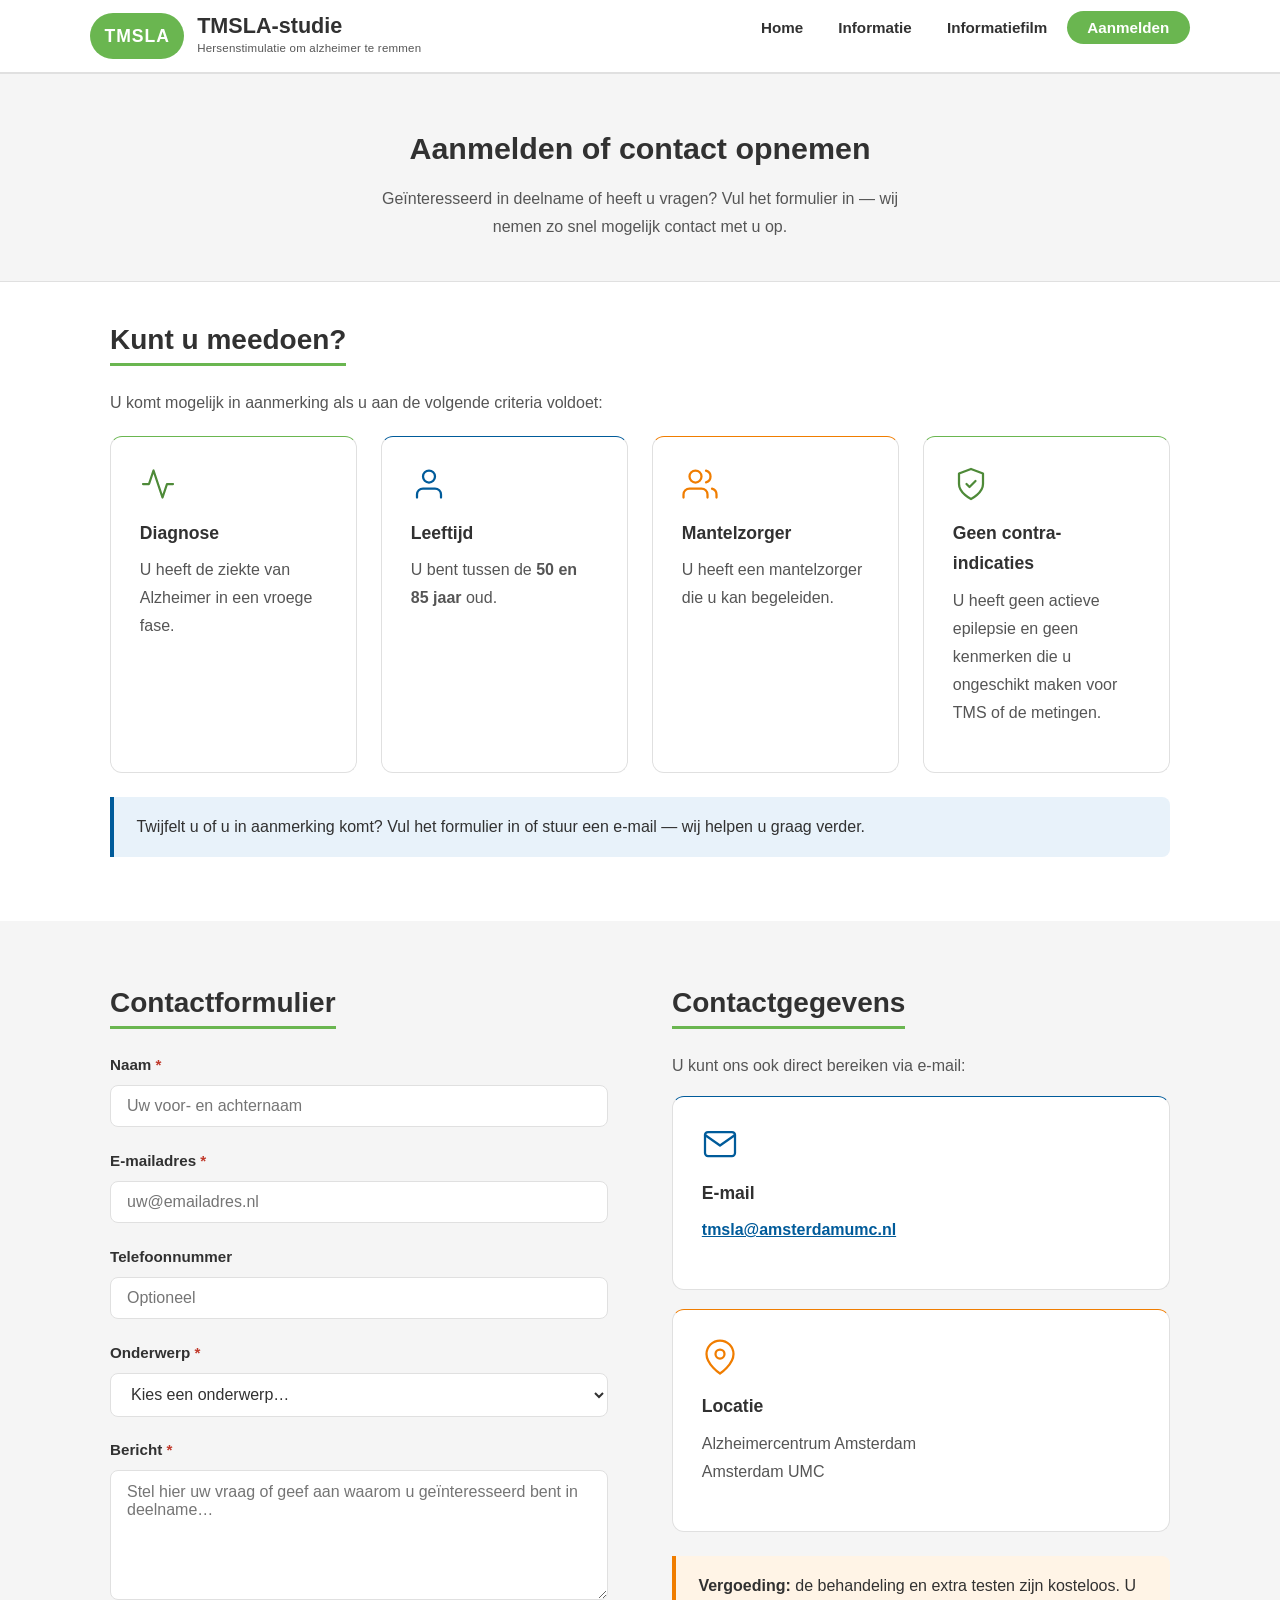
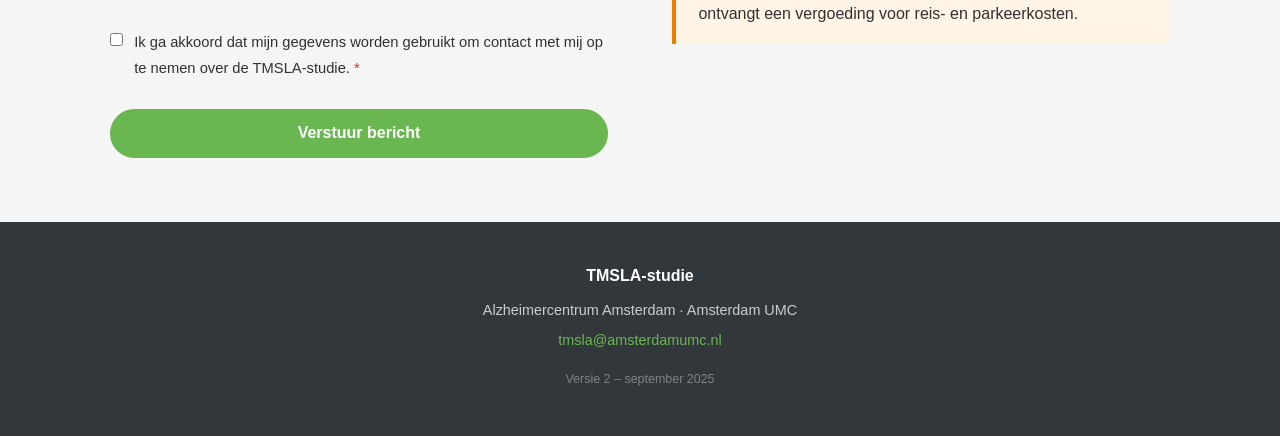
==== aanmelden.html @ 9e419be8 "Eerste versie TMSLA website Vier pagina's: home, informatie, informatiefilm, aanmelden. Stijl gebase" ====
<!DOCTYPE html>
<html lang="nl">
<head>
  <meta charset="UTF-8">
  <meta name="viewport" content="width=device-width, initial-scale=1.0">
  <title>Aanmelden – TMSLA-studie</title>
  <meta name="description" content="Meld u aan voor de TMSLA-studie of stel uw vragen via het contactformulier.">
  <link rel="stylesheet" href="style.css">
</head>
<body>

<!-- ── HEADER ── -->
<header>
  <div class="nav-inner">
    <a href="index.html" class="logo">
      <span class="logo-badge">TMSLA</span>
      <div class="logo-tekst">
        <div class="naam">TMSLA-studie</div>
        <div class="ondertitel">Hersenstimulatie om alzheimer te remmen</div>
      </div>
    </a>
    <button class="menu-toggle" onclick="toggleMenu()" aria-label="Menu openen">
      <span></span><span></span><span></span>
    </button>
    <nav>
      <ul id="nav-menu">
        <li><a href="index.html">Home</a></li>
        <li><a href="informatie.html">Informatie</a></li>
        <li><a href="informatiefilm.html">Informatiefilm</a></li>
        <li class="nav-cta"><a href="aanmelden.html" class="actief">Aanmelden</a></li>
      </ul>
    </nav>
  </div>
</header>

<!-- ── PAGINATITEL ── -->
<div class="pagina-hero">
  <h1>Aanmelden of contact opnemen</h1>
  <p>Geïnteresseerd in deelname of heeft u vragen? Vul het formulier in — wij nemen zo snel mogelijk contact met u op.</p>
</div>

<!-- ── DEELNAMECRITERIA (bovenaan) ── -->
<section style="padding: 2.5rem 2rem;">
  <div class="container">
    <h2 class="h2-lijn">Kunt u meedoen?</h2>
    <p style="margin-bottom:1.2rem;">U komt mogelijk in aanmerking als u aan de volgende criteria voldoet:</p>
    <div class="kaarten" style="margin-top:0;">
      <div class="kaart" style="border-top-color: var(--groen);">
        <div class="kaart-icon">
          <!-- activity pulse: diagnose -->
          <svg width="36" height="36" viewBox="0 0 24 24" fill="none" stroke="currentColor" stroke-width="1.5" stroke-linecap="round" stroke-linejoin="round"><polyline points="22 12 18 12 15 21 9 3 6 12 2 12"/></svg>
        </div>
        <h3>Diagnose</h3>
        <p>U heeft de ziekte van Alzheimer in een vroege fase.</p>
      </div>
      <div class="kaart" style="border-top-color: var(--blauw);">
        <div class="kaart-icon" style="color:var(--blauw);">
          <!-- user: leeftijd -->
          <svg width="36" height="36" viewBox="0 0 24 24" fill="none" stroke="currentColor" stroke-width="1.5" stroke-linecap="round" stroke-linejoin="round"><path d="M20 21v-2a4 4 0 0 0-4-4H8a4 4 0 0 0-4 4v2"/><circle cx="12" cy="7" r="4"/></svg>
        </div>
        <h3>Leeftijd</h3>
        <p>U bent tussen de <strong>50 en 85 jaar</strong> oud.</p>
      </div>
      <div class="kaart" style="border-top-color: var(--oranje);">
        <div class="kaart-icon" style="color:var(--oranje);">
          <!-- users: mantelzorger -->
          <svg width="36" height="36" viewBox="0 0 24 24" fill="none" stroke="currentColor" stroke-width="1.5" stroke-linecap="round" stroke-linejoin="round"><path d="M17 21v-2a4 4 0 0 0-4-4H5a4 4 0 0 0-4 4v2"/><circle cx="9" cy="7" r="4"/><path d="M23 21v-2a4 4 0 0 0-3-3.87"/><path d="M16 3.13a4 4 0 0 1 0 7.75"/></svg>
        </div>
        <h3>Mantelzorger</h3>
        <p>U heeft een mantelzorger die u kan begeleiden.</p>
      </div>
      <div class="kaart" style="border-top-color: var(--groen);">
        <div class="kaart-icon">
          <!-- shield-check: geen contra-indicaties -->
          <svg width="36" height="36" viewBox="0 0 24 24" fill="none" stroke="currentColor" stroke-width="1.5" stroke-linecap="round" stroke-linejoin="round"><path d="M12 22s8-4 8-10V5l-8-3-8 3v7c0 6 8 10 8 10z"/><polyline points="9 12 11 14 15 10"/></svg>
        </div>
        <h3>Geen contra-indicaties</h3>
        <p>U heeft geen actieve epilepsie en geen kenmerken die u ongeschikt maken voor TMS of de metingen.</p>
      </div>
    </div>
    <div class="highlight-blauw" style="margin-top:1.5rem;">
      <p>Twijfelt u of u in aanmerking komt? Vul het formulier in of stuur een e-mail — wij helpen u graag verder.</p>
    </div>
  </div>
</section>

<!-- ── FORMULIER + CONTACTINFO ── -->
<section class="sectie-grijs">
  <div class="container">
    <div class="twee-kolom" style="gap:4rem;">

      <!-- Formulier -->
      <div>
        <h2 class="h2-lijn">Contactformulier</h2>

        <form
          action="https://api.web3forms.com/submit"
          method="POST"
          class="formulier"
          id="aanmeld-formulier"
          onsubmit="handleSubmit(event)"
        >
          <!-- Web3Forms access key – vervang door uw eigen sleutel van web3forms.com -->
          <input type="hidden" name="access_key" value="JOUW_WEB3FORMS_ACCESS_KEY">
          <input type="hidden" name="redirect" value="false">
          <input type="hidden" name="subject" value="Nieuwe aanmelding TMSLA-studie via tmsla.nl">
          <input type="hidden" name="from_name" value="TMSLA Website">

          <!-- Honeypot spam-bescherming -->
          <input type="checkbox" name="botcheck" style="display:none;">

          <div class="formulier-groep">
            <label for="naam">Naam <span style="color:#c0392b;">*</span></label>
            <input type="text" id="naam" name="naam" required placeholder="Uw voor- en achternaam">
          </div>

          <div class="formulier-groep">
            <label for="email">E-mailadres <span style="color:#c0392b;">*</span></label>
            <input type="email" id="email" name="email" required placeholder="uw@emailadres.nl">
          </div>

          <div class="formulier-groep">
            <label for="telefoon">Telefoonnummer</label>
            <input type="tel" id="telefoon" name="telefoon" placeholder="Optioneel">
          </div>

          <div class="formulier-groep">
            <label for="onderwerp">Onderwerp <span style="color:#c0392b;">*</span></label>
            <select id="onderwerp" name="onderwerp" required>
              <option value="" disabled selected>Kies een onderwerp…</option>
              <option value="Aanmelding als deelnemer">Aanmelding als deelnemer</option>
              <option value="Vraag over het onderzoek">Vraag over het onderzoek</option>
              <option value="Vraag over de TMS-behandeling">Vraag over de TMS-behandeling</option>
              <option value="Anders">Anders</option>
            </select>
          </div>

          <div class="formulier-groep">
            <label for="bericht">Bericht <span style="color:#c0392b;">*</span></label>
            <textarea id="bericht" name="bericht" required placeholder="Stel hier uw vraag of geef aan waarom u geïnteresseerd bent in deelname…"></textarea>
          </div>

          <div class="formulier-groep">
            <div class="checkbox-groep">
              <input type="checkbox" id="akkoord" name="akkoord" required>
              <label for="akkoord" style="font-weight:400;font-size:0.92rem;">Ik ga akkoord dat mijn gegevens worden gebruikt om contact met mij op te nemen over de TMSLA-studie. <span style="color:#c0392b;">*</span></label>
            </div>
          </div>

          <button type="submit" class="knop knop-groen" style="width:100%;padding:0.85rem 1.5rem;font-size:1rem;">
            Verstuur bericht
          </button>
        </form>

        <div class="succes-bericht" id="succes-bericht">
          <h3>✓ Bericht verzonden!</h3>
          <p>Bedankt voor uw bericht. Wij nemen zo snel mogelijk contact met u op via het opgegeven e-mailadres.</p>
        </div>
      </div>

      <!-- Contactinfo -->
      <div>
        <h2 class="h2-lijn">Contactgegevens</h2>
        <p>U kunt ons ook direct bereiken via e-mail:</p>

        <div class="kaart" style="margin-bottom:1.2rem;border-top-color:var(--blauw);">
          <div class="kaart-icon" style="color:var(--blauw);">
            <!-- mail -->
            <svg width="36" height="36" viewBox="0 0 24 24" fill="none" stroke="currentColor" stroke-width="1.5" stroke-linecap="round" stroke-linejoin="round"><path d="M4 4h16c1.1 0 2 .9 2 2v12c0 1.1-.9 2-2 2H4c-1.1 0-2-.9-2-2V6c0-1.1.9-2 2-2z"/><polyline points="22,6 12,13 2,6"/></svg>
          </div>
          <h3>E-mail</h3>
          <p><a href="mailto:tmsla@amsterdamumc.nl" style="color:var(--blauw);font-weight:700;">tmsla@amsterdamumc.nl</a></p>
        </div>

        <div class="kaart" style="border-top-color:var(--oranje);">
          <div class="kaart-icon" style="color:var(--oranje);">
            <!-- map-pin: locatie -->
            <svg width="36" height="36" viewBox="0 0 24 24" fill="none" stroke="currentColor" stroke-width="1.5" stroke-linecap="round" stroke-linejoin="round"><path d="M21 10c0 7-9 13-9 13S3 17 3 10a9 9 0 0 1 18 0z"/><circle cx="12" cy="10" r="3"/></svg>
          </div>
          <h3>Locatie</h3>
          <p>Alzheimercentrum Amsterdam<br>Amsterdam UMC</p>
        </div>

        <div class="highlight-oranje" style="margin-top:1.5rem;">
          <p><strong>Vergoeding:</strong> de behandeling en extra testen zijn kosteloos. U ontvangt een vergoeding voor reis- en parkeerkosten.</p>
        </div>
      </div>

    </div>
  </div>
</section>

<!-- ── FOOTER ── -->
<footer>
  <p class="footer-naam">TMSLA-studie</p>
  <p>Alzheimercentrum Amsterdam · Amsterdam UMC</p>
  <p><a href="mailto:tmsla@amsterdamumc.nl">tmsla@amsterdamumc.nl</a></p>
  <p style="margin-top:1rem;font-size:0.78rem;opacity:0.5;">Versie 2 – september 2025</p>
</footer>

<script>
  function toggleMenu() {
    document.getElementById('nav-menu').classList.toggle('open');
  }

  async function handleSubmit(event) {
    event.preventDefault();
    const form = document.getElementById('aanmeld-formulier');
    const submitBtn = form.querySelector('button[type="submit"]');
    submitBtn.disabled = true;
    submitBtn.textContent = 'Verzenden…';

    try {
      const response = await fetch('https://api.web3forms.com/submit', {
        method: 'POST',
        body: new FormData(form)
      });
      const result = await response.json();
      if (result.success) {
        form.style.display = 'none';
        document.getElementById('succes-bericht').style.display = 'block';
      } else {
        submitBtn.disabled = false;
        submitBtn.textContent = 'Verstuur bericht';
        alert('Er is iets misgegaan. Probeer het opnieuw of stuur een e-mail naar tmsla@amsterdamumc.nl');
      }
    } catch (e) {
      submitBtn.disabled = false;
      submitBtn.textContent = 'Verstuur bericht';
      alert('Er is iets misgegaan. Probeer het opnieuw of stuur een e-mail naar tmsla@amsterdamumc.nl');
    }
  }
</script>
</body>
</html>
---- style.css ----
/* TMSLA Website – stijl gebaseerd op Alzheimercentrum Amsterdam */

:root {
  --groen:          #6ab650;
  --groen-donker:   #4e8a38;
  --groen-hover:    #5aa040;
  --blauw:          #005b9a;
  --blauw-licht:    #e8f2fa;
  --oranje:         #f07d00;
  --oranje-licht:   #fff4e6;
  --tekst:          #313131;
  --tekst-licht:    #555;
  --grijs-licht:    #f5f5f5;
  --grijs-rand:     #e0e0e0;
  --wit:            #ffffff;
}

* {
  box-sizing: border-box;
  margin: 0;
  padding: 0;
}

body {
  font-family: Arial, sans-serif;
  font-size: 16px;
  color: var(--tekst);
  background: var(--wit);
  line-height: 1.75;
}

/* ── Navigatie ── */
header {
  background: var(--wit);
  border-bottom: 2px solid var(--grijs-rand);
  padding: 0 2rem;
  position: sticky;
  top: 0;
  z-index: 100;
}

.nav-inner {
  max-width: 1100px;
  margin: 0 auto;
  display: flex;
  align-items: center;
  justify-content: space-between;
  height: 72px;
}

.logo {
  display: flex;
  align-items: center;
  gap: 0.8rem;
  text-decoration: none;
  color: var(--tekst);
}

.logo-badge {
  background: var(--groen);
  color: var(--wit);
  font-size: 1.1rem;
  font-weight: 900;
  letter-spacing: 1px;
  padding: 0.45rem 0.9rem;
  border-radius: 9999px;
}

.logo-tekst .naam {
  font-size: 1.35rem;
  font-weight: 700;
  color: var(--tekst);
  line-height: 1.1;
}

.logo-tekst .ondertitel {
  font-size: 0.72rem;
  color: var(--tekst-licht);
  letter-spacing: 0.2px;
}

nav ul {
  list-style: none;
  display: flex;
  gap: 0.2rem;
  align-items: center;
}

nav ul li a {
  color: var(--tekst);
  text-decoration: none;
  padding: 0.45rem 1rem;
  border-radius: 9999px;
  font-size: 0.95rem;
  font-weight: 600;
  transition: background 0.18s, color 0.18s;
}

nav ul li a:hover {
  background: var(--grijs-licht);
  color: var(--groen-donker);
}

nav ul li a.actief {
  background: var(--groen);
  color: var(--wit);
}

/* Aanmeld-knop in nav */
nav ul li.nav-cta a {
  background: var(--groen);
  color: var(--wit);
  padding: 0.5rem 1.3rem;
}

nav ul li.nav-cta a:hover {
  background: var(--groen-hover);
  color: var(--wit);
}

/* Hamburger */
.menu-toggle {
  display: none;
  flex-direction: column;
  cursor: pointer;
  gap: 5px;
  background: none;
  border: none;
  padding: 4px;
}
.menu-toggle span {
  display: block;
  width: 25px;
  height: 3px;
  background: var(--tekst);
  border-radius: 3px;
}

/* ── Hero ── */
.hero {
  background: var(--grijs-licht);
  border-bottom: 1px solid var(--grijs-rand);
  padding: 5rem 2rem;
  text-align: center;
}

.hero h1 {
  font-size: 2.4rem;
  max-width: 760px;
  margin: 0 auto 1rem;
  line-height: 1.25;
  color: var(--tekst);
}

.hero h1 span {
  color: var(--groen-donker);
}

.hero p {
  font-size: 1.1rem;
  max-width: 600px;
  margin: 0 auto 2rem;
  color: var(--tekst-licht);
}

.hero-knoppen {
  display: flex;
  gap: 1rem;
  justify-content: center;
  flex-wrap: wrap;
}

/* ── Knoppen – pill-shaped zoals Alzheimercentrum ── */
.knop {
  display: inline-block;
  padding: 0.65em 1.7em;
  border-radius: 9999px;
  font-size: 1rem;
  font-weight: 700;
  text-decoration: none;
  cursor: pointer;
  border: 2px solid transparent;
  transition: background 0.18s, color 0.18s, transform 0.15s;
  font-family: Arial, sans-serif;
}

.knop:hover {
  transform: translateY(-1px);
}

.knop-groen {
  background: var(--groen);
  color: var(--wit);
  border-color: var(--groen);
}

.knop-groen:hover {
  background: var(--groen-hover);
  border-color: var(--groen-hover);
}

.knop-omlijnd {
  background: transparent;
  color: var(--groen-donker);
  border-color: var(--groen);
}

.knop-omlijnd:hover {
  background: var(--groen);
  color: var(--wit);
}

.knop-donker {
  background: #32373c;
  color: var(--wit);
  border-color: #32373c;
}

.knop-donker:hover {
  background: #1a1d20;
}

/* ── Paginatitel-balk (sub-hero) ── */
.pagina-hero {
  background: var(--grijs-licht);
  border-bottom: 1px solid var(--grijs-rand);
  padding: 3rem 2rem 2.5rem;
  text-align: center;
}

.pagina-hero h1 {
  font-size: 1.9rem;
  color: var(--tekst);
  margin-bottom: 0.6rem;
}

.pagina-hero p {
  font-size: 1rem;
  color: var(--tekst-licht);
  max-width: 560px;
  margin: 0 auto;
}

/* ── Secties ── */
section {
  padding: 4rem 2rem;
}

.sectie-grijs {
  background: var(--grijs-licht);
}

.container {
  max-width: 1060px;
  margin: 0 auto;
}

.container-smal {
  max-width: 740px;
  margin: 0 auto;
}

/* ── Typografie ── */
h2 {
  font-size: 1.75rem;
  color: var(--tekst);
  margin-bottom: 1.2rem;
  line-height: 1.25;
}

h2 .accent {
  color: var(--groen-donker);
}

h3 {
  font-size: 1.1rem;
  color: var(--tekst);
  margin-bottom: 0.5rem;
  font-weight: 700;
}

p {
  margin-bottom: 1rem;
  color: var(--tekst-licht);
}

ul {
  margin: 0.5rem 0 1rem 1.4rem;
  color: var(--tekst-licht);
}

ul li {
  margin-bottom: 0.45rem;
}

/* Streepje onder h2 – vergelijkbaar met Alzheimercentrum */
.h2-lijn {
  display: inline-block;
  padding-bottom: 0.4rem;
  border-bottom: 3px solid var(--groen);
  margin-bottom: 1.4rem;
}

/* ── Kaartjes ── */
.kaarten {
  display: grid;
  grid-template-columns: repeat(auto-fit, minmax(230px, 1fr));
  gap: 1.5rem;
  margin-top: 2.5rem;
}

.kaart {
  background: var(--wit);
  border-radius: 12px;
  padding: 1.8rem;
  border: 1px solid var(--grijs-rand);
  transition: box-shadow 0.2s, transform 0.2s;
}

.kaart:hover {
  box-shadow: 6px 6px 20px rgba(0,0,0,0.09);
  transform: translateY(-2px);
}

.kaart-icon {
  margin-bottom: 1rem;
  color: var(--groen-donker);
  display: block;
  line-height: 1;
}

.kaart-icon svg {
  display: block;
}

/* ── Groen accent-blok ── */
.groen-blok {
  background: var(--groen);
  color: var(--wit);
  border-radius: 12px;
  padding: 2.2rem 2rem;
  margin: 2rem 0;
}

.groen-blok h3 {
  color: var(--wit);
  font-size: 1.25rem;
  margin-bottom: 0.7rem;
}

.groen-blok p,
.groen-blok li {
  color: rgba(255,255,255,0.92);
}

.groen-blok a {
  color: var(--wit);
  font-weight: 700;
  text-decoration: underline;
}

/* ── Highlight box ── */
.highlight-box {
  background: var(--grijs-licht);
  border-left: 4px solid var(--groen);
  border-radius: 0 8px 8px 0;
  padding: 1rem 1.4rem;
  margin: 1.5rem 0;
}

.highlight-box p {
  margin-bottom: 0;
  color: var(--tekst);
}

/* ── Twee-kolom layout ── */
.twee-kolom {
  display: grid;
  grid-template-columns: 1fr 1fr;
  gap: 3.5rem;
  align-items: start;
}

@media (max-width: 720px) {
  .twee-kolom { grid-template-columns: 1fr; gap: 2rem; }
}

/* ── Behandeling tijdlijn ── */
.tijdlijn {
  border: 1px solid var(--grijs-rand);
  border-radius: 10px;
  overflow: hidden;
  margin: 1.2rem 0;
}

.tijdlijn-rij {
  display: flex;
  align-items: center;
  gap: 1rem;
  padding: 0.9rem 1.2rem;
  border-bottom: 1px solid var(--grijs-rand);
  background: var(--wit);
}

.tijdlijn-rij:last-child { border-bottom: none; }

.tijdlijn-week {
  font-weight: 700;
  color: var(--tekst);
  min-width: 85px;
  font-size: 0.88rem;
}

.tijdlijn-balk {
  flex: 1;
  min-height: 32px;
  border-radius: 9999px;
  display: inline-flex;
  align-items: center;
  padding: 0.4rem 1rem;
  font-size: 0.82rem;
  font-weight: 700;
  color: var(--wit);
  white-space: nowrap;
}

.balk-intensief { background: #32373c; flex: 0 0 auto; }
.balk-onderhoud { background: var(--groen); }
.balk-controle  { background: var(--groen-donker); flex: 0 0 auto; }

/* ── Onderzoekers ── */
.onderzoekers-grid {
  display: grid;
  grid-template-columns: repeat(auto-fit, minmax(210px, 1fr));
  gap: 1.2rem;
  margin-top: 1.5rem;
}

.onderzoeker-kaart {
  background: var(--wit);
  border-radius: 10px;
  padding: 1.2rem 1.3rem;
  border: 1px solid var(--grijs-rand);
  border-top: 3px solid var(--blauw);
}

/* ── Oranje accent highlight ── */
.highlight-oranje {
  background: var(--oranje-licht);
  border-left: 4px solid var(--oranje);
  border-radius: 0 8px 8px 0;
  padding: 1rem 1.4rem;
  margin: 1.5rem 0;
}

.highlight-oranje p { margin-bottom: 0; color: var(--tekst); }

/* ── Blauw accent highlight ── */
.highlight-blauw {
  background: var(--blauw-licht);
  border-left: 4px solid var(--blauw);
  border-radius: 0 8px 8px 0;
  padding: 1rem 1.4rem;
  margin: 1.5rem 0;
}

.highlight-blauw p { margin-bottom: 0; color: var(--tekst); }

/* ── Oranje badge ── */
.badge-oranje {
  display: inline-block;
  background: var(--oranje);
  color: var(--wit);
  border-radius: 9999px;
  font-size: 0.78rem;
  font-weight: 700;
  padding: 0.2rem 0.75rem;
  letter-spacing: 0.3px;
}

/* ── Blauw badge ── */
.badge-blauw {
  display: inline-block;
  background: var(--blauw);
  color: var(--wit);
  border-radius: 9999px;
  font-size: 0.78rem;
  font-weight: 700;
  padding: 0.2rem 0.75rem;
  letter-spacing: 0.3px;
}

.onderzoeker-rol {
  font-size: 0.75rem;
  color: var(--blauw);
  font-weight: 700;
  text-transform: uppercase;
  letter-spacing: 0.6px;
  margin-bottom: 0.35rem;
}

.onderzoeker-naam {
  font-weight: 700;
  color: var(--tekst);
  font-size: 0.97rem;
  margin-bottom: 0.2rem;
}

.onderzoeker-titel {
  font-size: 0.83rem;
  color: var(--tekst-licht);
}

/* ── Formulier ── */
.formulier {
  width: 100%;
}

.formulier-groep {
  margin-bottom: 1.3rem;
}

.formulier-groep label {
  display: block;
  font-weight: 700;
  margin-bottom: 0.4rem;
  color: var(--tekst);
  font-size: 0.95rem;
}

.formulier-groep input,
.formulier-groep select,
.formulier-groep textarea {
  width: 100%;
  padding: 0.7rem 1rem;
  border: 1.5px solid var(--grijs-rand);
  border-radius: 8px;
  font-size: 1rem;
  font-family: Arial, sans-serif;
  color: var(--tekst);
  background: var(--wit);
  transition: border-color 0.2s;
}

.formulier-groep input:focus,
.formulier-groep select:focus,
.formulier-groep textarea:focus {
  outline: none;
  border-color: var(--groen);
}

.formulier-groep textarea {
  min-height: 130px;
  resize: vertical;
}

.checkbox-groep {
  display: flex;
  align-items: flex-start;
  gap: 0.7rem;
}

.checkbox-groep input[type="checkbox"] {
  width: auto;
  margin-top: 3px;
  accent-color: var(--groen);
}

.succes-bericht {
  display: none;
  background: #edf7e9;
  border: 2px solid var(--groen);
  border-radius: 10px;
  padding: 1.8rem;
  text-align: center;
  margin-top: 1rem;
}

.succes-bericht h3 { color: var(--groen-donker); font-size: 1.3rem; margin-bottom: 0.5rem; }
.succes-bericht p  { color: var(--tekst-licht); margin-bottom: 0; }

/* ── Video ── */
.video-wrapper {
  position: relative;
  padding-bottom: 56.25%;
  height: 0;
  border-radius: 12px;
  overflow: hidden;
  box-shadow: 6px 6px 20px rgba(0,0,0,0.12);
}

.video-wrapper iframe {
  position: absolute;
  top: 0; left: 0;
  width: 100%; height: 100%;
  border: none;
}

.video-placeholder {
  background: #1c1c1c;
  border-radius: 12px;
  height: 400px;
  display: flex;
  flex-direction: column;
  align-items: center;
  justify-content: center;
  color: #aaa;
  font-size: 1rem;
  gap: 0.8rem;
}

.video-placeholder .play-icon {
  width: 72px;
  height: 72px;
  background: var(--groen);
  border-radius: 50%;
  display: flex;
  align-items: center;
  justify-content: center;
  color: var(--wit);
}

/* ── CTA-baner (groen blok breed) ── */
.cta-balk {
  background: var(--groen);
  padding: 3.5rem 2rem;
  text-align: center;
}

.cta-balk h2 {
  color: var(--wit);
  margin-bottom: 0.8rem;
}

.cta-balk p {
  color: rgba(255,255,255,0.9);
  max-width: 500px;
  margin: 0 auto 1.8rem;
}

/* ── Logos balk ── */
.logos-balk {
  background: var(--grijs-licht);
  border-top: 1px solid var(--grijs-rand);
  border-bottom: 1px solid var(--grijs-rand);
  padding: 1.8rem 2rem;
  text-align: center;
}

.logos-balk .label {
  font-size: 0.8rem;
  color: #999;
  text-transform: uppercase;
  letter-spacing: 0.8px;
  margin-bottom: 0.9rem;
}

.logos-container {
  display: flex;
  justify-content: center;
  align-items: center;
  gap: 3rem;
  flex-wrap: wrap;
}

.instituut-logo {
  display: flex;
  align-items: center;
  gap: 0.6rem;
  font-weight: 700;
  font-size: 0.92rem;
  color: var(--tekst);
}

.instituut-logo .sym {
  width: 38px;
  height: 38px;
  background: var(--groen);
  border-radius: 50%;
  display: flex;
  align-items: center;
  justify-content: center;
  color: var(--wit);
  font-size: 0.72rem;
  font-weight: 900;
}

/* ── Footer ── */
footer {
  background: #32373c;
  color: rgba(255,255,255,0.8);
  padding: 2.5rem 2rem;
  text-align: center;
}

footer a {
  color: var(--groen);
  text-decoration: none;
}

footer a:hover { text-decoration: underline; }

footer p {
  color: rgba(255,255,255,0.75);
  font-size: 0.9rem;
  margin-bottom: 0.3rem;
}

footer .footer-naam {
  color: var(--wit);
  font-weight: 700;
  font-size: 1rem;
  margin-bottom: 0.5rem;
}

/* ── Responsief ── */
@media (max-width: 768px) {
  .hero h1 { font-size: 1.75rem; }
  .pagina-hero h1 { font-size: 1.5rem; }
  nav ul {
    display: none;
    flex-direction: column;
    position: absolute;
    top: 72px;
    left: 0;
    right: 0;
    background: var(--wit);
    border-bottom: 2px solid var(--grijs-rand);
    padding: 1rem 1.5rem;
    gap: 0.2rem;
    z-index: 99;
  }
  nav ul.open { display: flex; }
  nav ul li a { display: block; border-radius: 8px; }
  .menu-toggle { display: flex; }
  header { position: relative; }
  .kaarten { grid-template-columns: 1fr; }
}
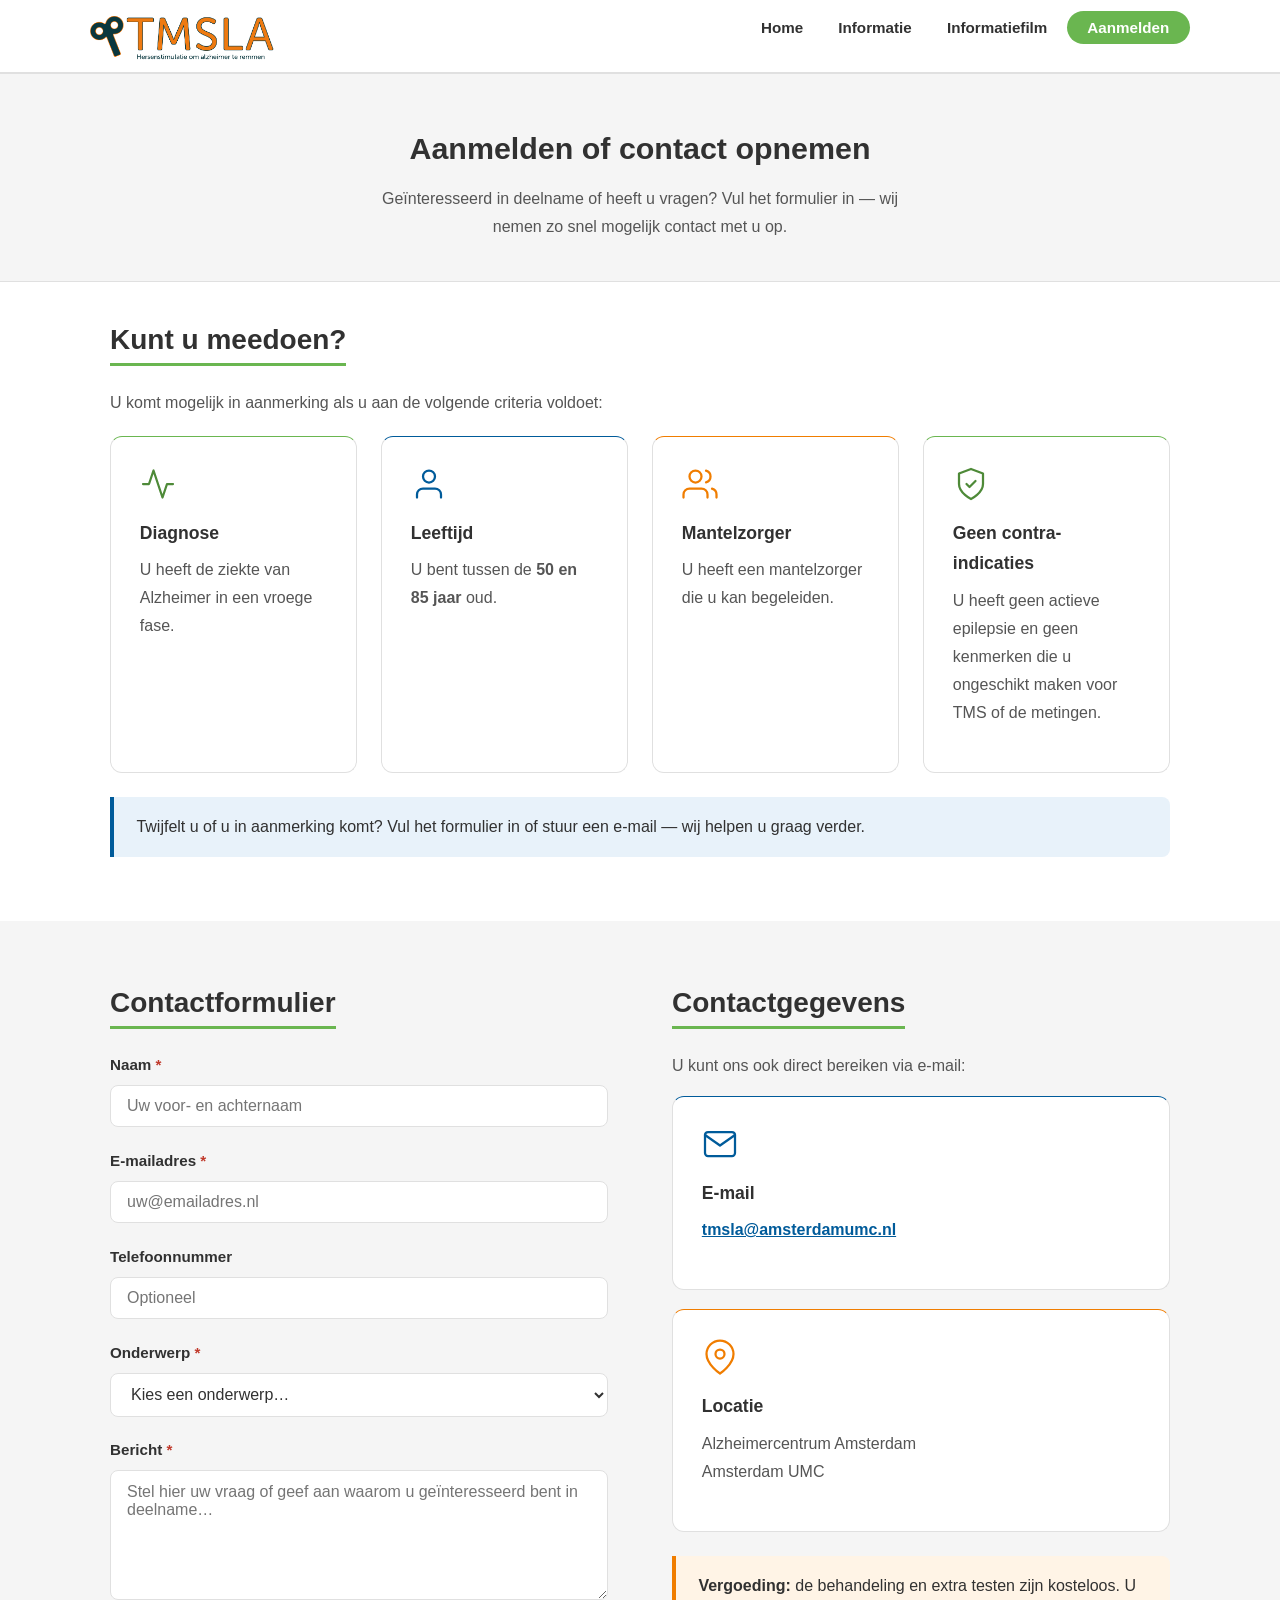
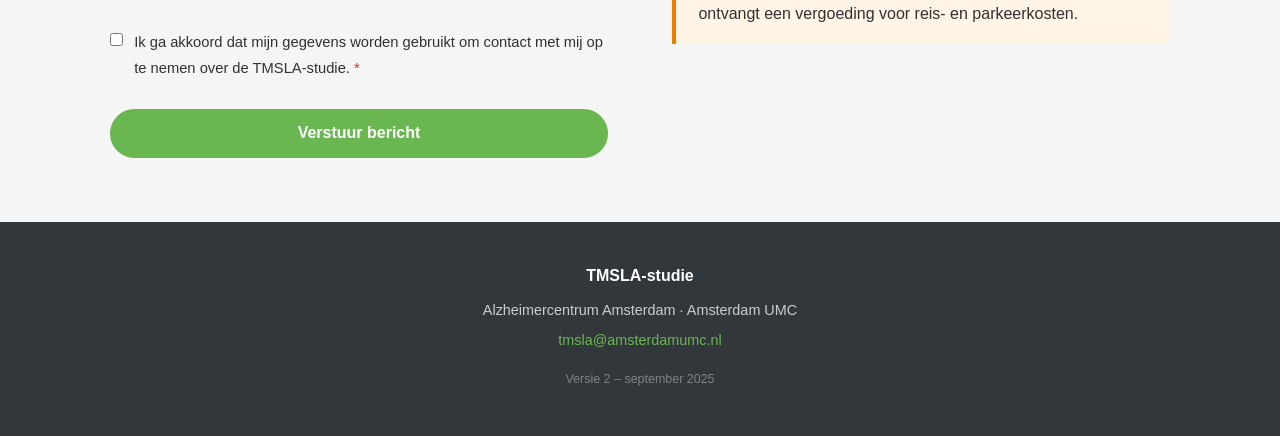
==== commit dadbe1dd: "Voeg logo's en favicon toe TMSLA-logo in navigatiebalk, Alzheimercentrum Amsterdam-logo in samenwerk" ====
--- a/aanmelden.html
+++ b/aanmelden.html
@@ -6,6 +6,7 @@
   <title>Aanmelden – TMSLA-studie</title>
   <meta name="description" content="Meld u aan voor de TMSLA-studie of stel uw vragen via het contactformulier.">
   <link rel="stylesheet" href="style.css">
+  <link rel="icon" href="favicon.png" type="image/png">
 </head>
 <body>
 
@@ -13,11 +14,7 @@
 <header>
   <div class="nav-inner">
     <a href="index.html" class="logo">
-      <span class="logo-badge">TMSLA</span>
-      <div class="logo-tekst">
-        <div class="naam">TMSLA-studie</div>
-        <div class="ondertitel">Hersenstimulatie om alzheimer te remmen</div>
-      </div>
+      <img src="TMSLA_logo_v3.png" alt="TMSLA-studie">
     </a>
     <button class="menu-toggle" onclick="toggleMenu()" aria-label="Menu openen">
       <span></span><span></span><span></span>
--- a/style.css
+++ b/style.css
@@ -51,32 +51,13 @@
 .logo {
   display: flex;
   align-items: center;
-  gap: 0.8rem;
   text-decoration: none;
-  color: var(--tekst);
-}
-
-.logo-badge {
-  background: var(--groen);
-  color: var(--wit);
-  font-size: 1.1rem;
-  font-weight: 900;
-  letter-spacing: 1px;
-  padding: 0.45rem 0.9rem;
-  border-radius: 9999px;
-}
-
-.logo-tekst .naam {
-  font-size: 1.35rem;
-  font-weight: 700;
-  color: var(--tekst);
-  line-height: 1.1;
-}
-
-.logo-tekst .ondertitel {
-  font-size: 0.72rem;
-  color: var(--tekst-licht);
-  letter-spacing: 0.2px;
+}
+
+.logo img {
+  height: 50px;
+  width: auto;
+  display: block;
 }
 
 nav ul {
